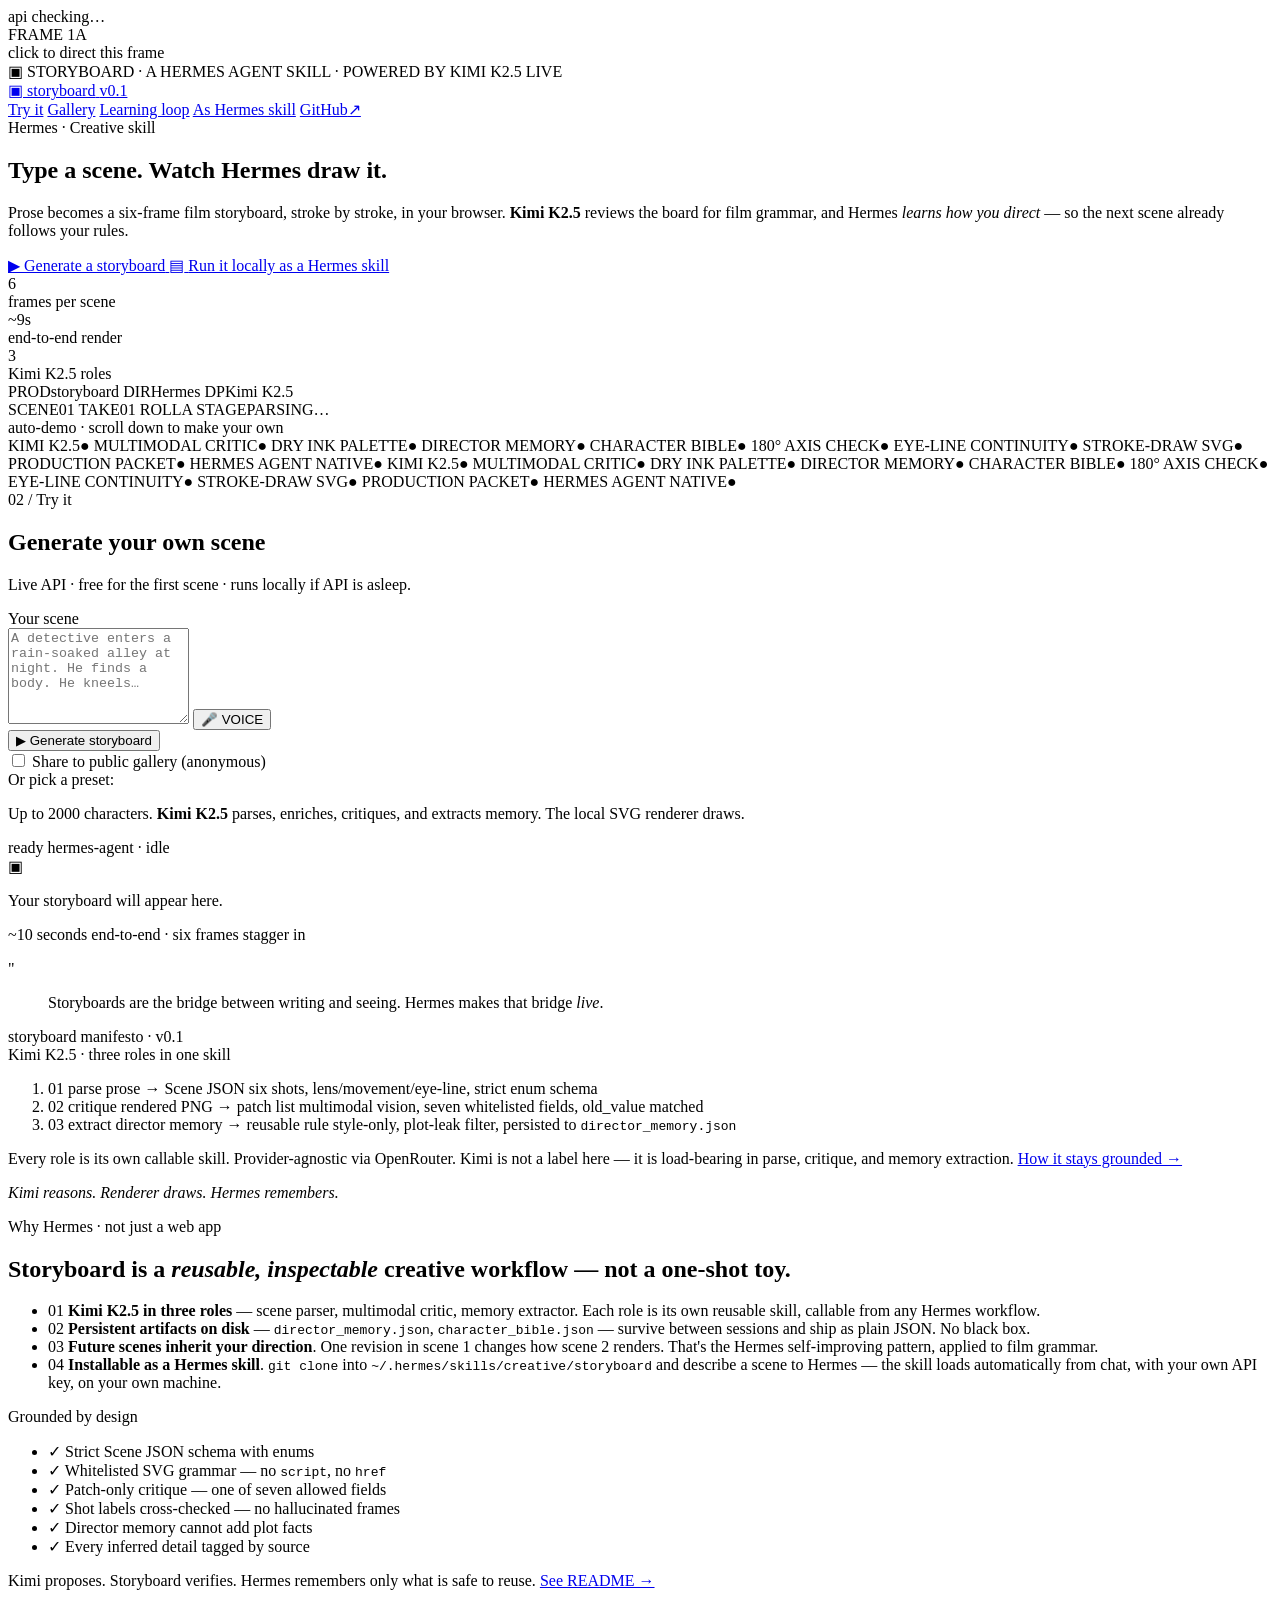
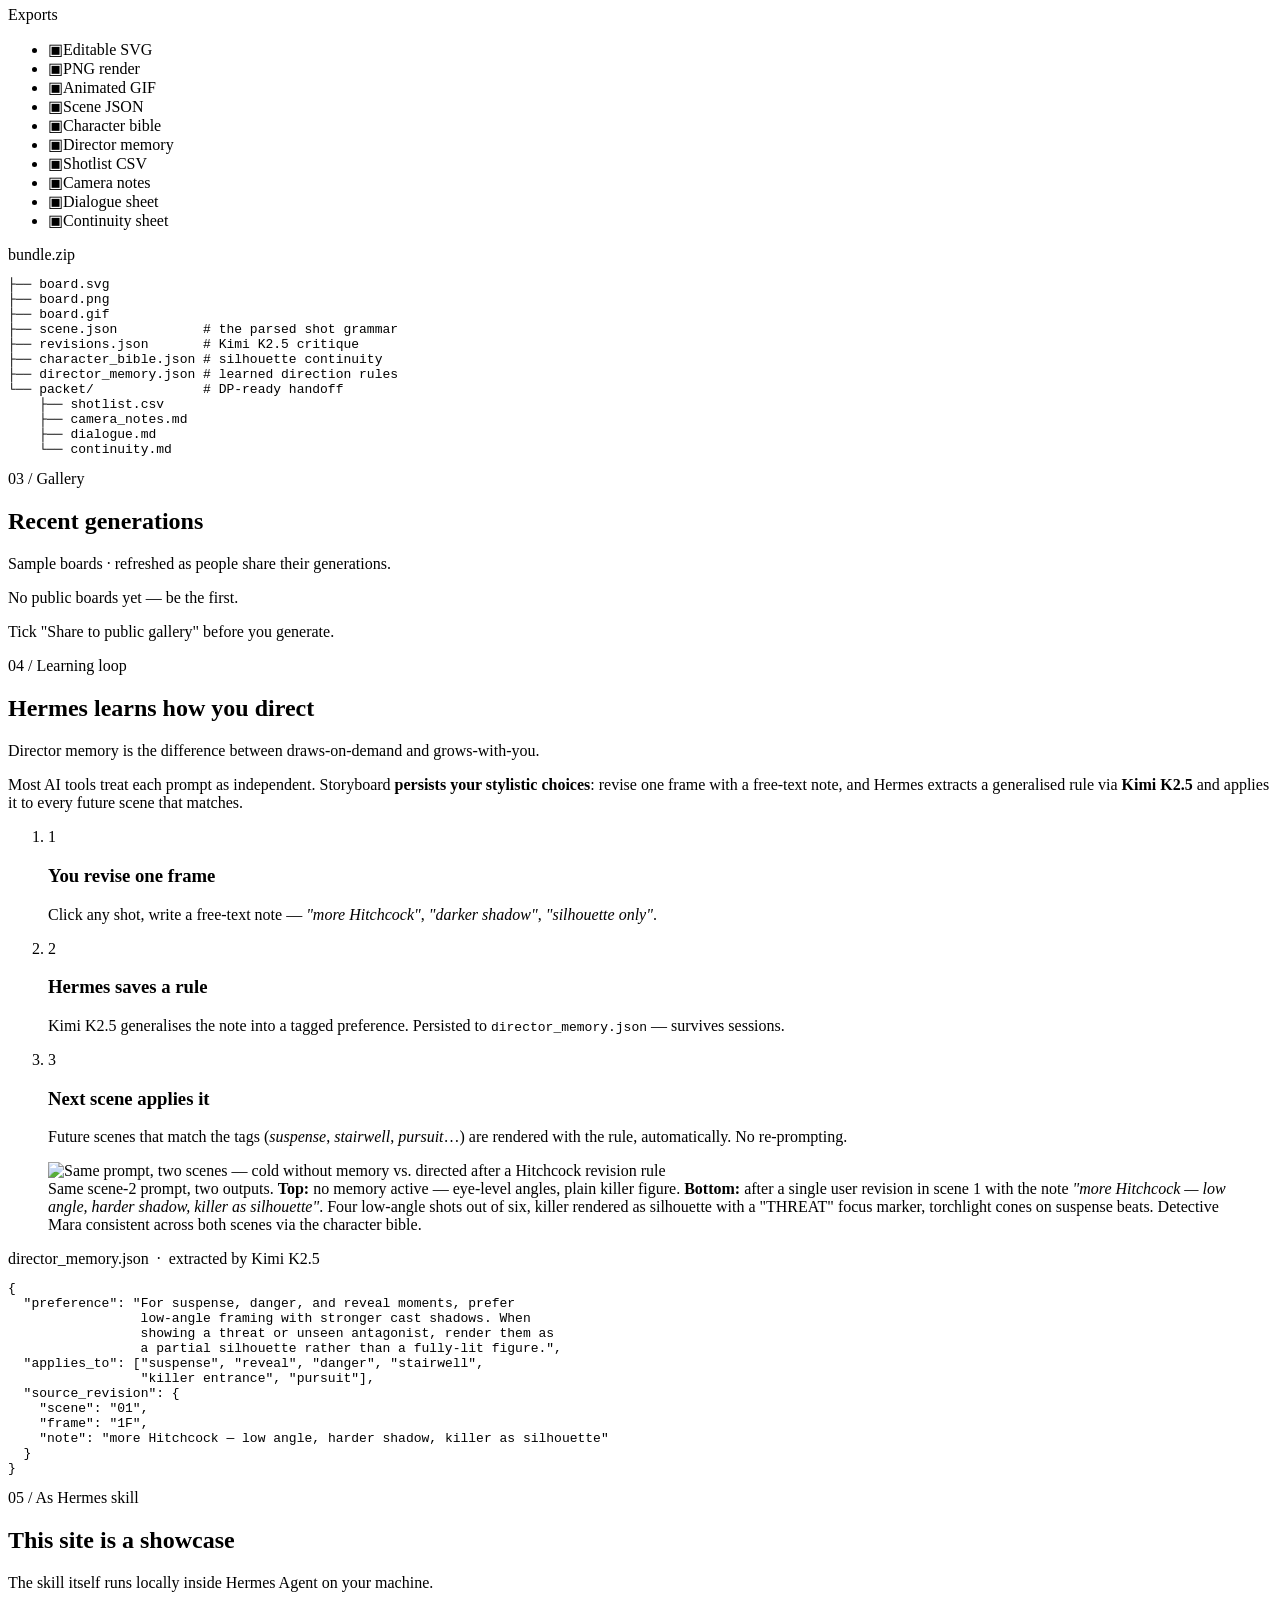
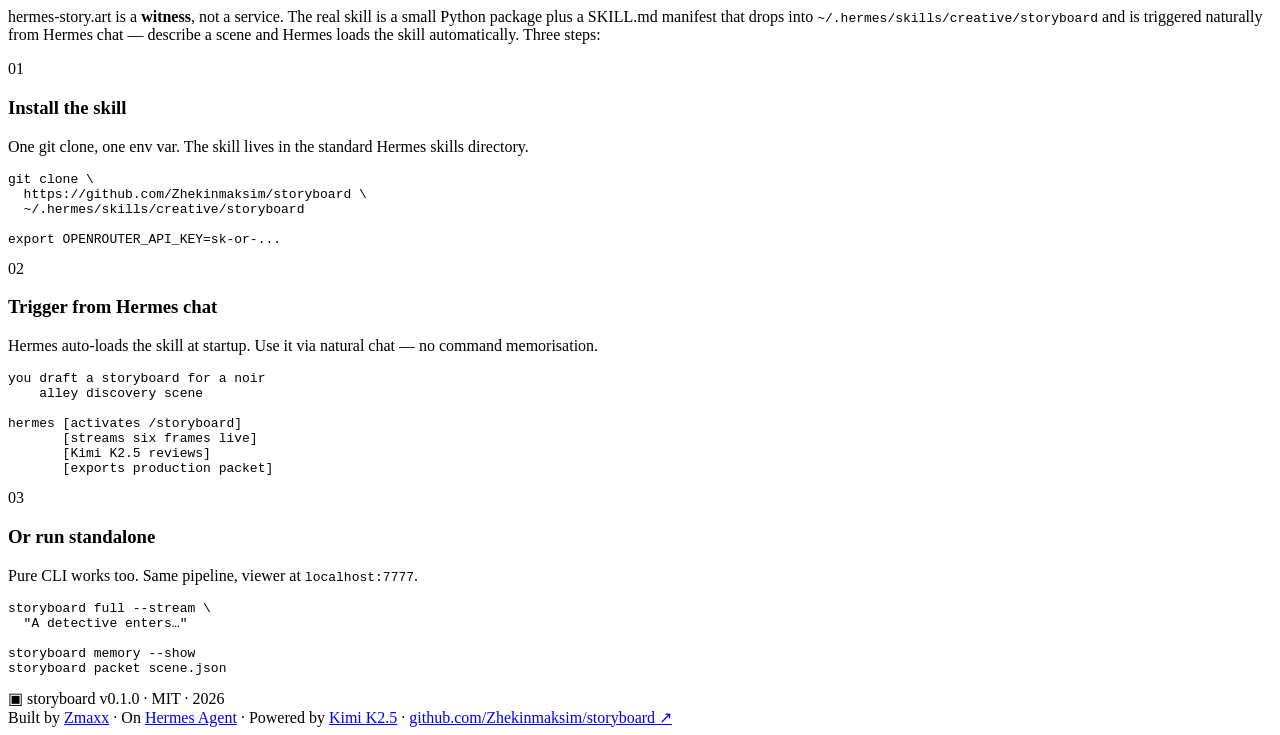
==== web/index.html @ 415d261f "submission ready" ====
<!DOCTYPE html>
<html lang="en">
<head>
<meta charset="utf-8">
<meta name="viewport" content="width=device-width,initial-scale=1">
<title>storyboard · drawn live · a Hermes Agent skill</title>
<meta name="description" content="A Hermes Agent skill. Type a scene; Hermes parses it with Kimi K2.5 and draws a six-frame film storyboard live in your browser.">
<meta property="og:title" content="storyboard — drawn live by Hermes Agent">
<meta property="og:description" content="Prose to Dry Ink film storyboards. Live drawing. Kimi K2.5 review. Director memory across scenes.">
<meta property="og:image" content="https://hermes-story.art/assets/cold-vs-directed.png">
<meta property="og:type" content="website">
<meta property="og:url" content="https://hermes-story.art">
<meta name="twitter:card" content="summary_large_image">
<link rel="preconnect" href="https://fonts.googleapis.com">
<link rel="preconnect" href="https://fonts.gstatic.com" crossorigin>
<link rel="stylesheet" href="https://fonts.googleapis.com/css2?family=Newsreader:opsz,wght@6..72,400;6..72,500;6..72,600;6..72,700&family=Geist+Mono:wght@400;500&display=swap">
<link rel="stylesheet" href="/style.css">
</head>
<body>

<!-- Cinematic intro: black bars sweep in/out on first paint -->
<div class="cinema-bars" id="cinema-bars" aria-hidden="true">
  <div class="bar bar-top"></div>
  <div class="bar bar-bottom"></div>
</div>

<!-- Subtle paper grain overlay (SVG noise, 4% opacity) -->
<div class="paper-grain" aria-hidden="true"></div>

<!-- Real-time API status pill, bottom-right -->
<div class="api-pill" id="api-pill" aria-live="polite">
  <span class="api-pill-dot" id="api-pill-dot"></span>
  <span class="api-pill-status" id="api-pill-status">api</span>
  <span class="api-pill-meta" id="api-pill-meta">checking…</span>
</div>

<!-- Cursor-following frame info card (shown on board hover) -->
<div class="frame-tip" id="frame-tip" aria-hidden="true">
  <div class="frame-tip-label" id="frame-tip-label">FRAME 1A</div>
  <div class="frame-tip-meta" id="frame-tip-meta">click to direct this frame</div>
</div>

<!-- =================== Brand strip =================== -->
<div class="brand-strip">
  <div class="brand-strip-inner">
    <span class="brand-tag">▣ STORYBOARD</span>
    <span class="brand-divider">·</span>
    <span class="brand-tag">A HERMES AGENT SKILL</span>
    <span class="brand-divider">·</span>
    <span class="brand-tag">POWERED BY KIMI&nbsp;K2.5</span>
    <span class="brand-divider brand-divider--push"></span>
    <span class="brand-tag brand-live">LIVE</span>
  </div>
</div>

<header class="site-header">
  <a class="brand" href="/">
    <span class="brand-mark">▣</span>
    <span class="brand-name">storyboard</span>
    <span class="brand-version">v0.1</span>
  </a>
  <nav class="site-nav">
    <a href="#try">Try it</a>
    <a href="#gallery">Gallery</a>
    <a href="#learning">Learning loop</a>
    <a href="#install">As Hermes skill</a>
    <a href="https://github.com/Zhekinmaksim/storyboard" class="nav-github">
      <span>GitHub</span><span class="nav-arrow">↗</span>
    </a>
  </nav>
</header>

<main>

  <!-- =================== HERO with auto-demo =================== -->
  <section class="hero">
    <div class="hero-text">
      <div class="hero-eyebrow">
        <span class="eyebrow-mark"></span>
        <span class="eyebrow-text">Hermes &middot; Creative skill</span>
      </div>
      <h1 class="hero-title">
        <span class="hero-line" id="hero-line-1">Type a scene.</span>
        <span class="hero-line hero-line-accent" id="hero-line-2">
          Watch <span class="hero-draw" data-text="Hermes"><span>Hermes</span></span> draw it.
        </span>
      </h1>
      <p class="hero-lede">
        Prose becomes a six-frame film storyboard, stroke by stroke,
        in your browser. <strong>Kimi&nbsp;K2.5</strong> reviews
        the board for film grammar, and Hermes
        <em>learns how you direct</em> &mdash; so the next scene
        already follows your rules.
      </p>
      <div class="hero-cta">
        <a href="#try" class="cta-button">
          <span class="cta-arrow">▶</span>
          <span class="cta-text">Generate a storyboard</span>
        </a>
        <a href="#install" class="cta-secondary">
          <span class="cta-secondary-icon">▤</span>
          <span>Run it locally as a Hermes skill</span>
        </a>
      </div>
      <div class="hero-stats">
        <div class="stat">
          <div class="stat-num">6</div>
          <div class="stat-label">frames per scene</div>
        </div>
        <div class="stat">
          <div class="stat-num">~9s</div>
          <div class="stat-label">end-to-end render</div>
        </div>
        <div class="stat">
          <div class="stat-num">3</div>
          <div class="stat-label">Kimi K2.5 roles</div>
        </div>
      </div>
    </div>

    <div class="hero-demo">
      <div class="clapboard">
        <!-- Top diagonal-stripe slate -->
        <div class="clapboard-slate">
          <div class="clapboard-stripes" aria-hidden="true">
            <span></span><span></span><span></span><span></span>
            <span></span><span></span><span></span><span></span>
          </div>
          <div class="clapboard-info">
            <div class="clap-row clap-row-1">
              <span class="clap-cell"><span class="clap-k">PROD</span><span class="clap-v">storyboard</span></span>
              <span class="clap-cell"><span class="clap-k">DIR</span><span class="clap-v">Hermes</span></span>
              <span class="clap-cell"><span class="clap-k">DP</span><span class="clap-v">Kimi K2.5</span></span>
            </div>
            <div class="clap-row clap-row-2">
              <span class="clap-cell"><span class="clap-k">SCENE</span><span class="clap-v">01</span></span>
              <span class="clap-cell"><span class="clap-k">TAKE</span><span class="clap-v">01</span></span>
              <span class="clap-cell"><span class="clap-k">ROLL</span><span class="clap-v">A</span></span>
              <span class="clap-cell clap-stage"><span class="clap-k">STAGE</span><span class="clap-v" id="hero-demo-stage">PARSING…</span></span>
            </div>
          </div>
        </div>
        <!-- Board itself -->
        <div class="hero-demo-board" id="hero-demo-board">
          <!-- Auto-demo SVG injected by app.js on load -->
        </div>
        <!-- Foot strip -->
        <div class="hero-demo-foot">
          <span class="foot-dot"></span>
          <span>auto-demo · scroll down to make your own</span>
        </div>
      </div>
    </div>
  </section>

  <!-- =================== Marquee ticker =================== -->
  <div class="marquee" aria-hidden="true">
    <div class="marquee-track">
      <span>KIMI K2.5</span><span class="marq-dot">●</span>
      <span>MULTIMODAL CRITIC</span><span class="marq-dot">●</span>
      <span>DRY INK PALETTE</span><span class="marq-dot">●</span>
      <span>DIRECTOR MEMORY</span><span class="marq-dot">●</span>
      <span>CHARACTER BIBLE</span><span class="marq-dot">●</span>
      <span>180° AXIS CHECK</span><span class="marq-dot">●</span>
      <span>EYE-LINE CONTINUITY</span><span class="marq-dot">●</span>
      <span>STROKE-DRAW SVG</span><span class="marq-dot">●</span>
      <span>PRODUCTION PACKET</span><span class="marq-dot">●</span>
      <span>HERMES AGENT NATIVE</span><span class="marq-dot">●</span>
      <!-- duplicated for seamless loop -->
      <span>KIMI K2.5</span><span class="marq-dot">●</span>
      <span>MULTIMODAL CRITIC</span><span class="marq-dot">●</span>
      <span>DRY INK PALETTE</span><span class="marq-dot">●</span>
      <span>DIRECTOR MEMORY</span><span class="marq-dot">●</span>
      <span>CHARACTER BIBLE</span><span class="marq-dot">●</span>
      <span>180° AXIS CHECK</span><span class="marq-dot">●</span>
      <span>EYE-LINE CONTINUITY</span><span class="marq-dot">●</span>
      <span>STROKE-DRAW SVG</span><span class="marq-dot">●</span>
      <span>PRODUCTION PACKET</span><span class="marq-dot">●</span>
      <span>HERMES AGENT NATIVE</span><span class="marq-dot">●</span>
    </div>
  </div>

  <!-- =================== TRY IT =================== -->
  <section class="try" id="try">
    <div class="section-header">
      <div class="section-label">02 / Try it</div>
      <h2>Generate your own scene</h2>
      <p class="section-sub">Live API · free for the first scene · runs locally if API is asleep.</p>
    </div>

    <div class="try-grid">
      <div class="try-input">
        <label class="field-label" for="prose">Your scene</label>
        <div class="prose-wrap">
          <textarea id="prose" rows="6"
            placeholder="A detective enters a rain-soaked alley at night. He finds a body. He kneels…"></textarea>
          <button id="voice-btn" class="voice-btn" type="button"
                  aria-label="Dictate scene with voice"
                  title="Dictate with voice (browser speech recognition)">
            <span class="voice-icon" aria-hidden="true">🎤</span>
            <span class="voice-text">VOICE</span>
          </button>
        </div>

        <div class="try-controls">
          <button id="generate-btn" class="primary">
            <span class="btn-arrow">▶</span> Generate storyboard
          </button>
        </div>

        <label class="share-toggle">
          <input type="checkbox" id="share-input">
          <span class="share-mark" aria-hidden="true"></span>
          <span class="share-text">Share to public gallery (anonymous)</span>
        </label>

        <div class="demo-section">
          <div class="demo-section-label">Or pick a preset:</div>
          <div class="demo-buttons" id="demo-buttons"></div>
        </div>

        <p class="try-foot">
          Up to 2000 characters. <strong>Kimi&nbsp;K2.5</strong> parses,
          enriches, critiques, and extracts memory. The local SVG
          renderer draws.
        </p>
      </div>

      <div class="try-output">
        <div class="status-bar" id="status">
          <span class="status-dot" id="status-dot"></span>
          <span id="status-text">ready</span>
          <span class="status-spacer"></span>
          <span class="status-meta" id="status-meta">hermes-agent · idle</span>
        </div>

        <div class="board-wrap">
          <div class="board-empty" id="board-empty">
            <div class="board-empty-mark">▣</div>
            <p>Your storyboard will appear here.</p>
            <p class="board-empty-tip">
              ~10 seconds end-to-end · six frames stagger in
            </p>
          </div>
          <div class="board" id="board" hidden></div>
        </div>

        <div class="critique-panel" id="critique-panel" hidden>
          <h3><span class="panel-mark">◆</span> Kimi K2.5 review</h3>
          <ul class="revisions" id="revisions"></ul>
        </div>

        <div class="memory-panel" id="memory-panel" hidden>
          <h3><span class="panel-mark">★</span> Hermes saved a director rule</h3>
          <p class="memory-rule" id="memory-rule"></p>
          <p class="memory-tags" id="memory-tags"></p>
        </div>

        <div class="revise-panel" id="revise-panel" hidden>
          <h3><span class="panel-mark">✎</span> Direct one frame</h3>
          <p class="revise-help">
            Click any frame above to select it, then describe the change.
            Hermes re-renders only that frame and learns your preference.
          </p>
          <div class="revise-row">
            <span class="revise-target" id="revise-target">no frame selected</span>
            <input id="revise-note" type="text" maxlength="500"
              placeholder='e.g. "more Hitchcock — low angle, harder shadow"'>
            <button id="revise-btn" class="secondary" disabled>Revise frame</button>
          </div>
        </div>

        <div class="refine-panel" id="refine-panel" hidden>
          <h3><span class="panel-mark">◐</span> Compose with Hermes</h3>
          <p class="refine-help">
            Or refine the whole scene in plain language. Hermes will
            re-render all six frames with your direction.
          </p>
          <div class="refine-row">
            <input id="refine-input" type="text" maxlength="500"
              placeholder='e.g. "make it more Tarkovsky", "darker", "add a flashback feel"'>
            <button id="refine-btn" class="secondary">Compose</button>
          </div>
        </div>

        <div class="download-panel" id="download-panel" hidden>
          <div class="download-row">
            <a id="download-link" class="download-link" download>
              ↓ Bundle (.zip)
            </a>
            <a id="download-gif" class="download-link download-gif" download>
              ↓ Animated GIF
            </a>
            <button id="share-btn" class="download-link share-btn" type="button">
              ↗ Share link
            </button>
          </div>
          <p class="download-help">
            SVG, PNG, scene JSON, character bible, production packet —
            shotlist, camera notes, dialogue, continuity. The GIF
            replays the board fill-in for X/Discord posts.
          </p>
        </div>

        <div class="inspect-panel" id="inspect-panel" hidden>
          <div class="inspect-tabs" role="tablist" aria-label="Inspect agent artifacts">
            <button class="inspect-tab is-active" data-art="scene" type="button">
              <span class="inspect-tab-icon">▣</span> Scene JSON
            </button>
            <button class="inspect-tab" data-art="critique" type="button">
              <span class="inspect-tab-icon">◆</span> Critique
            </button>
            <button class="inspect-tab" data-art="memory" type="button">
              <span class="inspect-tab-icon">★</span> Memory
            </button>
            <button class="inspect-tab" data-art="bible" type="button">
              <span class="inspect-tab-icon">⌥</span> Bible
            </button>
            <button class="inspect-tab" data-art="shotlist" type="button">
              <span class="inspect-tab-icon">▤</span> Shotlist
            </button>
            <button class="inspect-tab" data-art="trace" type="button">
              <span class="inspect-tab-icon">⇢</span> Trace
            </button>
          </div>
          <pre class="inspect-body" id="inspect-body"><code>// click a tab to inspect the underlying agent artifact</code></pre>
          <p class="inspect-foot">
            Every artifact you see is also written to disk by the
            Hermes skill — these are the same files you'd find in
            <code>~/.hermes/skills/creative/storyboard/</code> after a run.
          </p>
        </div>
      </div>
    </div>
  </section>

  <!-- =================== Pull quote =================== -->
  <section class="pullquote" aria-hidden="false">
    <div class="pullquote-inner">
      <div class="pullquote-mark">"</div>
      <blockquote>
        Storyboards are the bridge between writing and seeing.
        Hermes makes that bridge <em>live</em>.
      </blockquote>
      <div class="pullquote-attr">
        <span class="pullquote-rule"></span>
        <span>storyboard manifesto · v0.1</span>
      </div>
    </div>
  </section>

  <!-- =================== KIMI ROLES — Kimi Track proof =================== -->
  <section class="kimi-roles" aria-label="Kimi K2.5 roles in this skill">
    <div class="kimi-roles-inner">
      <div class="kimi-roles-label">
        <span class="kr-mark"></span>
        <span>Kimi&nbsp;K2.5 &middot; three roles in one skill</span>
      </div>
      <ol class="kimi-roles-list">
        <li>
          <span class="kr-num">01</span>
          <span class="kr-stage">parse prose</span>
          <span class="kr-arrow">&rarr;</span>
          <span class="kr-out">Scene JSON</span>
          <span class="kr-note">six shots, lens/movement/eye-line, strict enum schema</span>
        </li>
        <li>
          <span class="kr-num">02</span>
          <span class="kr-stage">critique rendered PNG</span>
          <span class="kr-arrow">&rarr;</span>
          <span class="kr-out">patch list</span>
          <span class="kr-note">multimodal vision, seven whitelisted fields, old_value matched</span>
        </li>
        <li>
          <span class="kr-num">03</span>
          <span class="kr-stage">extract director memory</span>
          <span class="kr-arrow">&rarr;</span>
          <span class="kr-out">reusable rule</span>
          <span class="kr-note">style-only, plot-leak filter, persisted to <code>director_memory.json</code></span>
        </li>
      </ol>
      <p class="kimi-roles-foot">
        Every role is its own callable skill. Provider-agnostic via OpenRouter.
        Kimi is not a label here &mdash; it is load-bearing in parse,
        critique, and memory extraction.
        <a href="#why-hermes">How it stays grounded &rarr;</a>
      </p>
      <p class="kimi-roles-slogan">
        <em>Kimi reasons.</em>
        <em>Renderer draws.</em>
        <em>Hermes remembers.</em>
      </p>
    </div>
  </section>

  <!-- =================== WHY HERMES — short, builder-aimed =================== -->
  <section class="why-hermes" id="why-hermes" aria-label="Why Hermes Agent">
    <div class="why-hermes-inner">
      <div class="why-hermes-eyebrow">
        <span class="eyebrow-mark"></span>
        <span>Why Hermes &middot; not just a web app</span>
      </div>
      <h2 class="why-hermes-title">
        Storyboard is a <em>reusable, inspectable</em> creative
        workflow &mdash; not a one-shot toy.
      </h2>
      <ul class="why-hermes-list">
        <li>
          <span class="why-num">01</span>
          <span class="why-body">
            <strong>Kimi&nbsp;K2.5 in three roles</strong> &mdash;
            scene parser, multimodal critic, memory extractor.
            Each role is its own reusable skill, callable from any
            Hermes workflow.
          </span>
        </li>
        <li>
          <span class="why-num">02</span>
          <span class="why-body">
            <strong>Persistent artifacts on disk</strong>
            &mdash; <code>director_memory.json</code>,
            <code>character_bible.json</code> &mdash; survive between
            sessions and ship as plain JSON. No black box.
          </span>
        </li>
        <li>
          <span class="why-num">03</span>
          <span class="why-body">
            <strong>Future scenes inherit your direction</strong>.
            One revision in scene&nbsp;1 changes how scene&nbsp;2 renders.
            That's the Hermes self-improving pattern, applied to film
            grammar.
          </span>
        </li>
        <li>
          <span class="why-num">04</span>
          <span class="why-body">
            <strong>Installable as a Hermes skill</strong>.
            <code>git clone</code> into
            <code>~/.hermes/skills/creative/storyboard</code> and
            describe a scene to Hermes &mdash; the skill loads
            automatically from chat, with your own API key, on your
            own machine.
          </span>
        </li>
      </ul>

      <div class="grounded">
        <div class="grounded-label">
          <span class="grounded-mark"></span>
          <span>Grounded by design</span>
        </div>
        <ul class="grounded-list">
          <li><span class="g-check">✓</span> Strict Scene JSON schema with enums</li>
          <li><span class="g-check">✓</span> Whitelisted SVG grammar &mdash; no <code>script</code>, no <code>href</code></li>
          <li><span class="g-check">✓</span> Patch-only critique &mdash; one of seven allowed fields</li>
          <li><span class="g-check">✓</span> Shot labels cross-checked &mdash; no hallucinated frames</li>
          <li><span class="g-check">✓</span> Director memory cannot add plot facts</li>
          <li><span class="g-check">✓</span> Every inferred detail tagged by source</li>
        </ul>
        <p class="grounded-foot">
          Kimi proposes. Storyboard verifies. Hermes remembers only
          what is safe to reuse. <a href="https://github.com/Zhekinmaksim/storyboard#hallucination-control">See README &rarr;</a>
        </p>
      </div>
    </div>
  </section>

  <!-- =================== EXPORTS thin band =================== -->
  <section class="exports" aria-label="What gets exported">
    <div class="exports-inner">
      <div class="exports-label">Exports</div>
      <ul class="exports-list">
        <li><span class="ex-mark">▣</span><span>Editable SVG</span></li>
        <li><span class="ex-mark">▣</span><span>PNG render</span></li>
        <li><span class="ex-mark">▣</span><span>Animated GIF</span></li>
        <li><span class="ex-mark">▣</span><span>Scene JSON</span></li>
        <li><span class="ex-mark">▣</span><span>Character bible</span></li>
        <li><span class="ex-mark">▣</span><span>Director memory</span></li>
        <li><span class="ex-mark">▣</span><span>Shotlist CSV</span></li>
        <li><span class="ex-mark">▣</span><span>Camera notes</span></li>
        <li><span class="ex-mark">▣</span><span>Dialogue sheet</span></li>
        <li><span class="ex-mark">▣</span><span>Continuity sheet</span></li>
      </ul>
    </div>
  </section>

  <!-- Artifact bundle file-tree (single line, very small footprint) -->
  <section class="bundle-tree" aria-label="What's in the bundle.zip">
    <div class="bundle-tree-inner">
      <div class="bundle-tree-label">bundle.zip</div>
      <pre class="bundle-tree-pre"><code><span class="bt-line"><span class="bt-tee">├── </span>board.svg</span>
<span class="bt-line"><span class="bt-tee">├── </span>board.png</span>
<span class="bt-line"><span class="bt-tee">├── </span>board.gif</span>
<span class="bt-line"><span class="bt-tee">├── </span>scene.json           <span class="bt-comment"># the parsed shot grammar</span></span>
<span class="bt-line"><span class="bt-tee">├── </span>revisions.json       <span class="bt-comment"># Kimi K2.5 critique</span></span>
<span class="bt-line"><span class="bt-tee">├── </span>character_bible.json <span class="bt-comment"># silhouette continuity</span></span>
<span class="bt-line"><span class="bt-tee">├── </span>director_memory.json <span class="bt-comment"># learned direction rules</span></span>
<span class="bt-line"><span class="bt-tee">└── </span>packet/              <span class="bt-comment"># DP-ready handoff</span></span>
<span class="bt-line">    <span class="bt-tee">├── </span>shotlist.csv</span>
<span class="bt-line">    <span class="bt-tee">├── </span>camera_notes.md</span>
<span class="bt-line">    <span class="bt-tee">├── </span>dialogue.md</span>
<span class="bt-line">    <span class="bt-tee">└── </span>continuity.md</span></code></pre>
    </div>
  </section>

  <!-- =================== GALLERY =================== -->
  <section class="gallery" id="gallery">
    <div class="section-header">
      <div class="section-label">03 / Gallery</div>
      <h2>Recent generations</h2>
      <p class="section-sub">Sample boards · refreshed as people share their generations.</p>
    </div>
    <div class="gallery-grid" id="gallery-grid">
      <!-- Populated by JS from /api/gallery -->
      <div class="gallery-empty">
        <p>No public boards yet — be the first.</p>
        <p class="gallery-empty-tip">Tick "Share to public gallery" before you generate.</p>
      </div>
    </div>
  </section>

  <!-- =================== LEARNING LOOP =================== -->
  <section class="learning" id="learning">
    <div class="section-header">
      <div class="section-label">04 / Learning loop</div>
      <h2>Hermes learns how you direct</h2>
      <p class="section-sub">Director memory is the difference between draws-on-demand and grows-with-you.</p>
    </div>

    <p class="section-lede">
      Most AI tools treat each prompt as independent. Storyboard
      <strong>persists your stylistic choices</strong>: revise one frame
      with a free-text note, and Hermes extracts a generalised rule via
      <strong>Kimi K2.5</strong> and applies it to every future scene
      that matches.
    </p>

    <ol class="learning-steps">
      <li>
        <div class="learning-step-num">1</div>
        <div class="learning-step-body">
          <h3>You revise one frame</h3>
          <p>Click any shot, write a free-text note —
             <em>"more Hitchcock"</em>, <em>"darker shadow"</em>,
             <em>"silhouette only"</em>.</p>
        </div>
      </li>
      <li>
        <div class="learning-step-num">2</div>
        <div class="learning-step-body">
          <h3>Hermes saves a rule</h3>
          <p>Kimi&nbsp;K2.5 generalises the note into a tagged
             preference. Persisted to <code>director_memory.json</code>
             — survives sessions.</p>
        </div>
      </li>
      <li>
        <div class="learning-step-num">3</div>
        <div class="learning-step-body">
          <h3>Next scene applies it</h3>
          <p>Future scenes that match the tags
             (<em>suspense</em>, <em>stairwell</em>, <em>pursuit</em>…)
             are rendered with the rule, automatically. No re-prompting.</p>
        </div>
      </li>
    </ol>

    <figure class="learning-figure">
      <img src="/assets/cold-vs-directed.png"
           alt="Same prompt, two scenes — cold without memory vs. directed after a Hitchcock revision rule"
           loading="lazy">
      <figcaption>
        Same scene-2 prompt, two outputs.
        <strong>Top:</strong> no memory active — eye-level angles, plain
        killer figure.
        <strong>Bottom:</strong> after a single user revision in scene 1
        with the note <em>"more Hitchcock — low angle, harder shadow,
        killer as silhouette"</em>. Four low-angle shots out of six,
        killer rendered as silhouette with a "THREAT" focus marker,
        torchlight cones on suspense beats. Detective Mara consistent
        across both scenes via the character bible.
      </figcaption>
    </figure>

    <div class="rule-block">
      <div class="rule-label">director_memory.json &nbsp;·&nbsp; extracted by Kimi K2.5</div>
      <pre class="rule-display"><code>{
  <span class="json-key">"preference"</span>: <span class="json-str">"For suspense, danger, and reveal moments, prefer
                 low-angle framing with stronger cast shadows. When
                 showing a threat or unseen antagonist, render them as
                 a partial silhouette rather than a fully-lit figure."</span>,
  <span class="json-key">"applies_to"</span>: [<span class="json-str">"suspense"</span>, <span class="json-str">"reveal"</span>, <span class="json-str">"danger"</span>, <span class="json-str">"stairwell"</span>,
                 <span class="json-str">"killer entrance"</span>, <span class="json-str">"pursuit"</span>],
  <span class="json-key">"source_revision"</span>: {
    <span class="json-key">"scene"</span>: <span class="json-str">"01"</span>,
    <span class="json-key">"frame"</span>: <span class="json-str">"1F"</span>,
    <span class="json-key">"note"</span>: <span class="json-str">"more Hitchcock — low angle, harder shadow, killer as silhouette"</span>
  }
}</code></pre>
    </div>
  </section>

  <!-- =================== INSTALL AS HERMES SKILL =================== -->
  <section class="install" id="install">
    <div class="section-header">
      <div class="section-label">05 / As Hermes skill</div>
      <h2>This site is a showcase</h2>
      <p class="section-sub">The skill itself runs locally inside Hermes Agent on your machine.</p>
    </div>

    <p class="install-lede">
      hermes-story.art is a <strong>witness</strong>, not a service.
      The real skill is a small Python package plus a SKILL.md manifest
      that drops into <code>~/.hermes/skills/creative/storyboard</code>
      and is triggered naturally from Hermes chat &mdash; describe a
      scene and Hermes loads the skill automatically. Three steps:
    </p>

    <div class="install-grid">
      <div class="install-col">
        <div class="install-step">01</div>
        <h3>Install the skill</h3>
        <p class="install-text">
          One git clone, one env var. The skill lives in the standard
          Hermes skills directory.
        </p>
        <pre class="install-code"><code>git clone \
  https://github.com/Zhekinmaksim/storyboard \
  ~/.hermes/skills/creative/storyboard

export OPENROUTER_API_KEY=sk-or-...</code></pre>
      </div>
      <div class="install-col">
        <div class="install-step">02</div>
        <h3>Trigger from Hermes chat</h3>
        <p class="install-text">
          Hermes auto-loads the skill at startup. Use it via natural
          chat — no command memorisation.
        </p>
        <pre class="install-code"><code><span class="prompt-you">you</span> draft a storyboard for a noir
    alley discovery scene

<span class="prompt-hermes">hermes</span> [activates /storyboard]
       [streams six frames live]
       [Kimi K2.5 reviews]
       [exports production packet]</code></pre>
      </div>
      <div class="install-col">
        <div class="install-step">03</div>
        <h3>Or run standalone</h3>
        <p class="install-text">
          Pure CLI works too. Same pipeline, viewer at
          <code>localhost:7777</code>.
        </p>
        <pre class="install-code"><code>storyboard full --stream \
  "A detective enters…"

storyboard memory --show
storyboard packet scene.json</code></pre>
      </div>
    </div>
  </section>

</main>

<footer class="site-footer">
  <div class="footer-inner">
    <div class="footer-brand">
      <span class="footer-mark">▣</span>
      <span class="footer-name">storyboard</span>
      <span class="footer-tag">v0.1.0 · MIT · 2026</span>
    </div>
    <div class="footer-meta">
      <span>Built by <a href="https://github.com/Zhekinmaksim">Zmaxx</a></span>
      <span>·</span>
      <span>On <a href="https://hermes-agent.nousresearch.com">Hermes Agent</a></span>
      <span>·</span>
      <span>Powered by <a href="https://openrouter.ai/moonshotai/kimi-k2.5">Kimi&nbsp;K2.5</a></span>
      <span>·</span>
      <a href="https://github.com/Zhekinmaksim/storyboard" class="footer-repo">github.com/Zhekinmaksim/storyboard ↗</a>
    </div>
  </div>
</footer>

<script src="/app.js" type="module"></script>
</body>
</html>
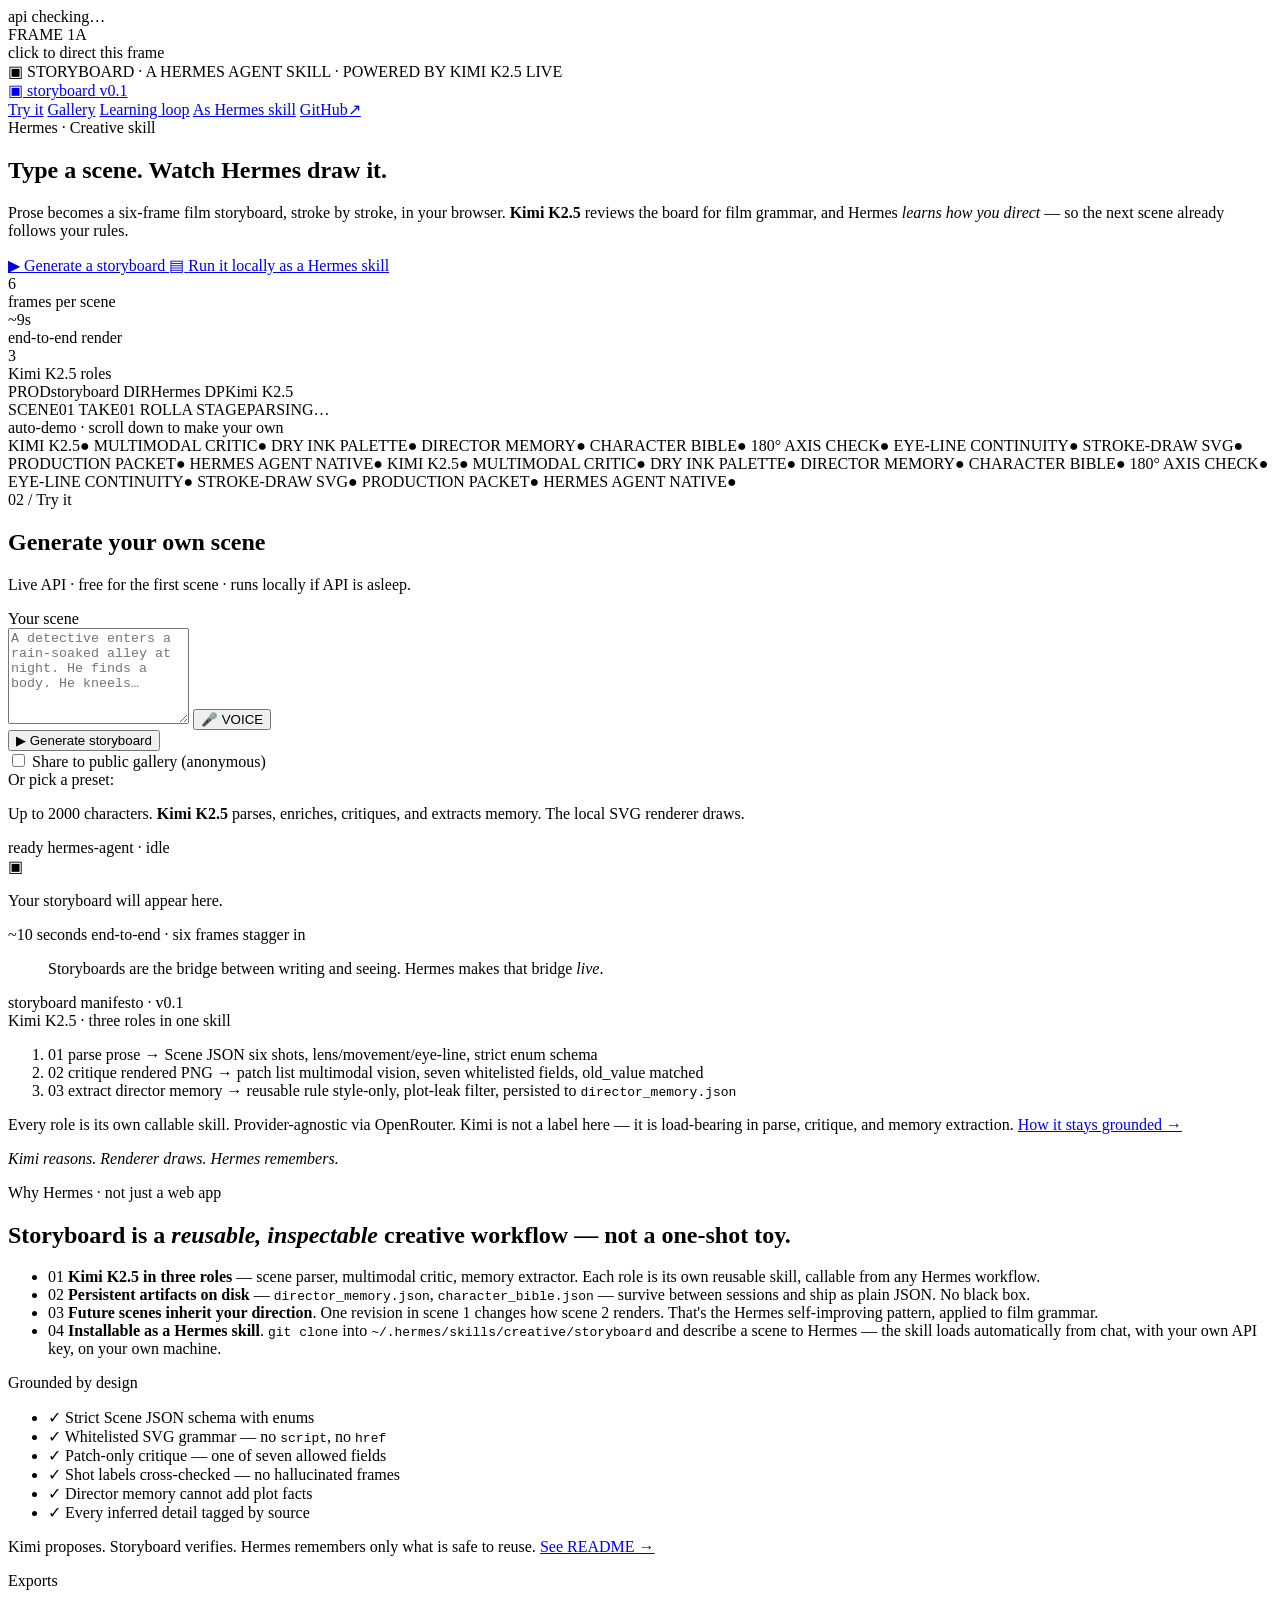
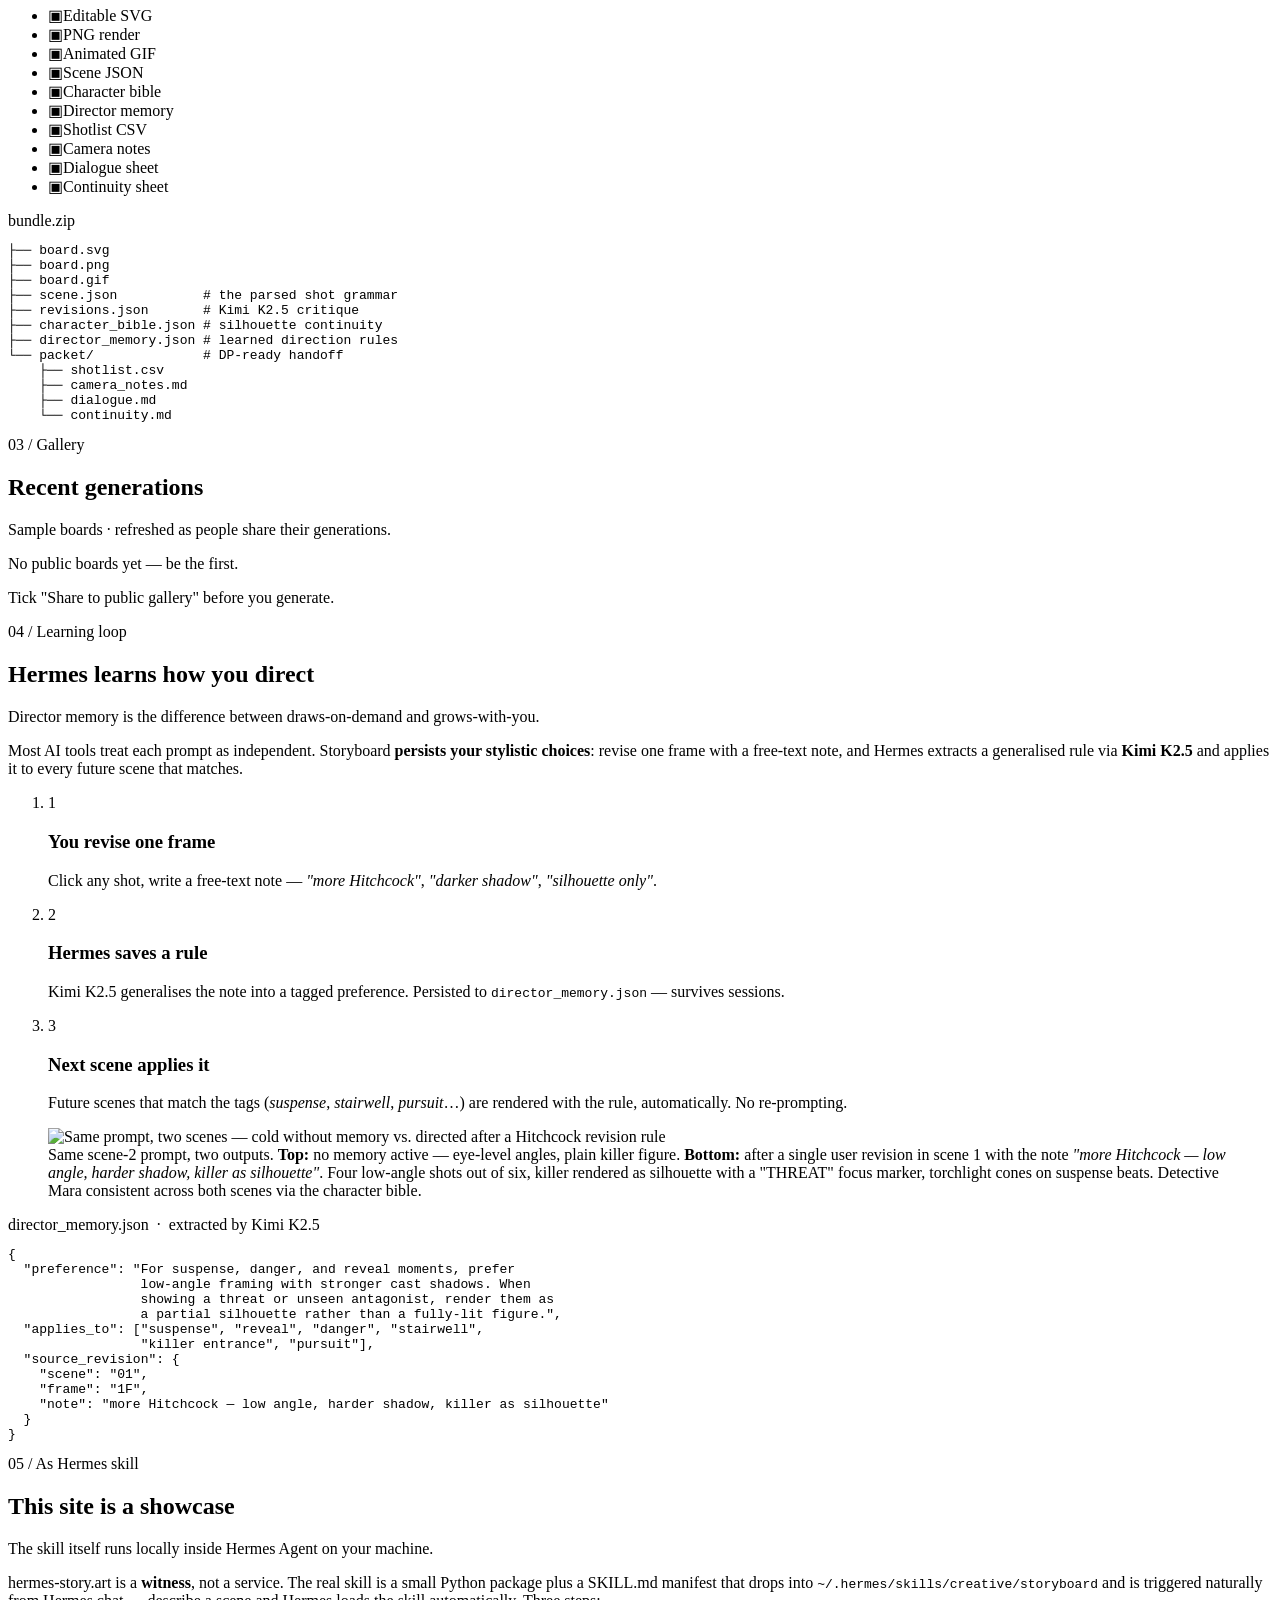
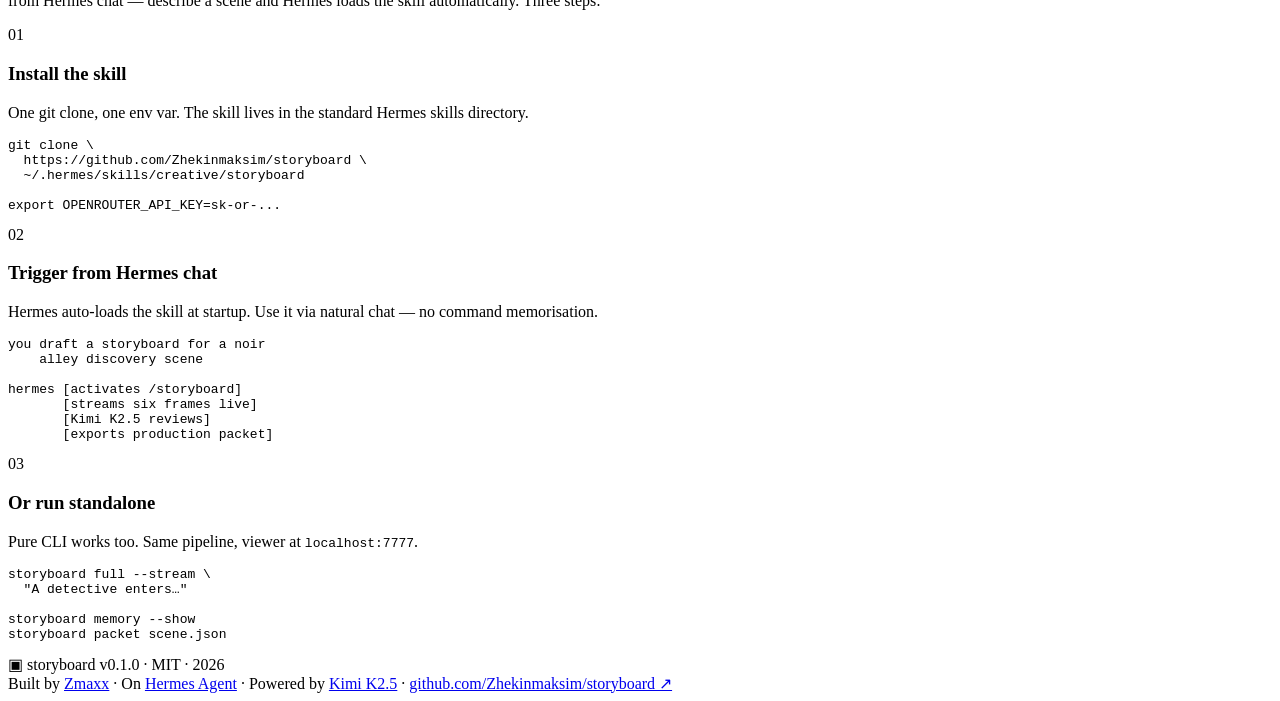
==== commit a674bb06: "fix pullquote mark" ====
--- a/web/index.html
+++ b/web/index.html
@@ -82,7 +82,7 @@
       <h1 class="hero-title">
         <span class="hero-line" id="hero-line-1">Type a scene.</span>
         <span class="hero-line hero-line-accent" id="hero-line-2">
-          Watch <span class="hero-draw" data-text="Hermes"><span>Hermes</span></span> draw it.
+          Watch <span class="hero-draw" data-text="Hermes"><span>Hermes</span></span> <span class="hero-nowrap">draw it.</span>
         </span>
       </h1>
       <p class="hero-lede">
@@ -337,7 +337,10 @@
   <!-- =================== Pull quote =================== -->
   <section class="pullquote" aria-hidden="false">
     <div class="pullquote-inner">
-      <div class="pullquote-mark">"</div>
+      <div class="pullquote-mark" aria-hidden="true">
+        <span></span>
+        <span></span>
+      </div>
       <blockquote>
         Storyboards are the bridge between writing and seeing.
         Hermes makes that bridge <em>live</em>.
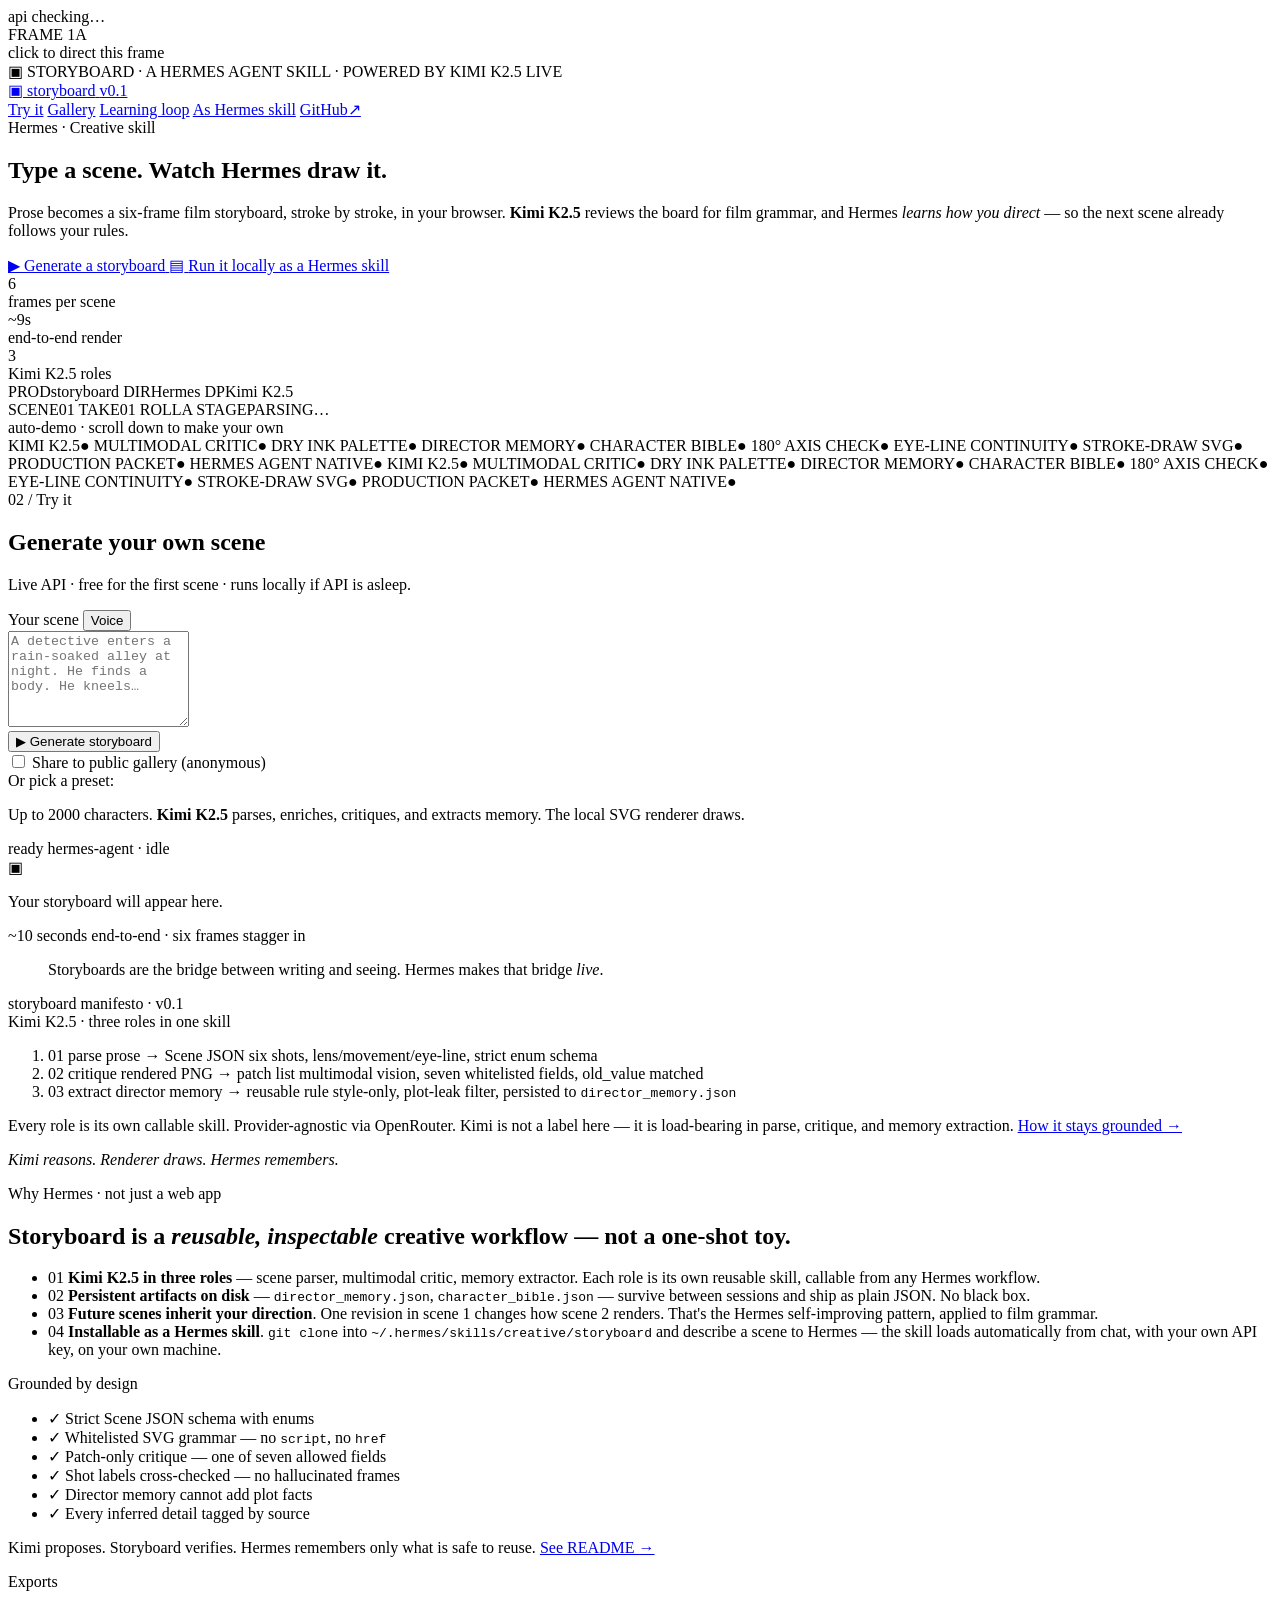
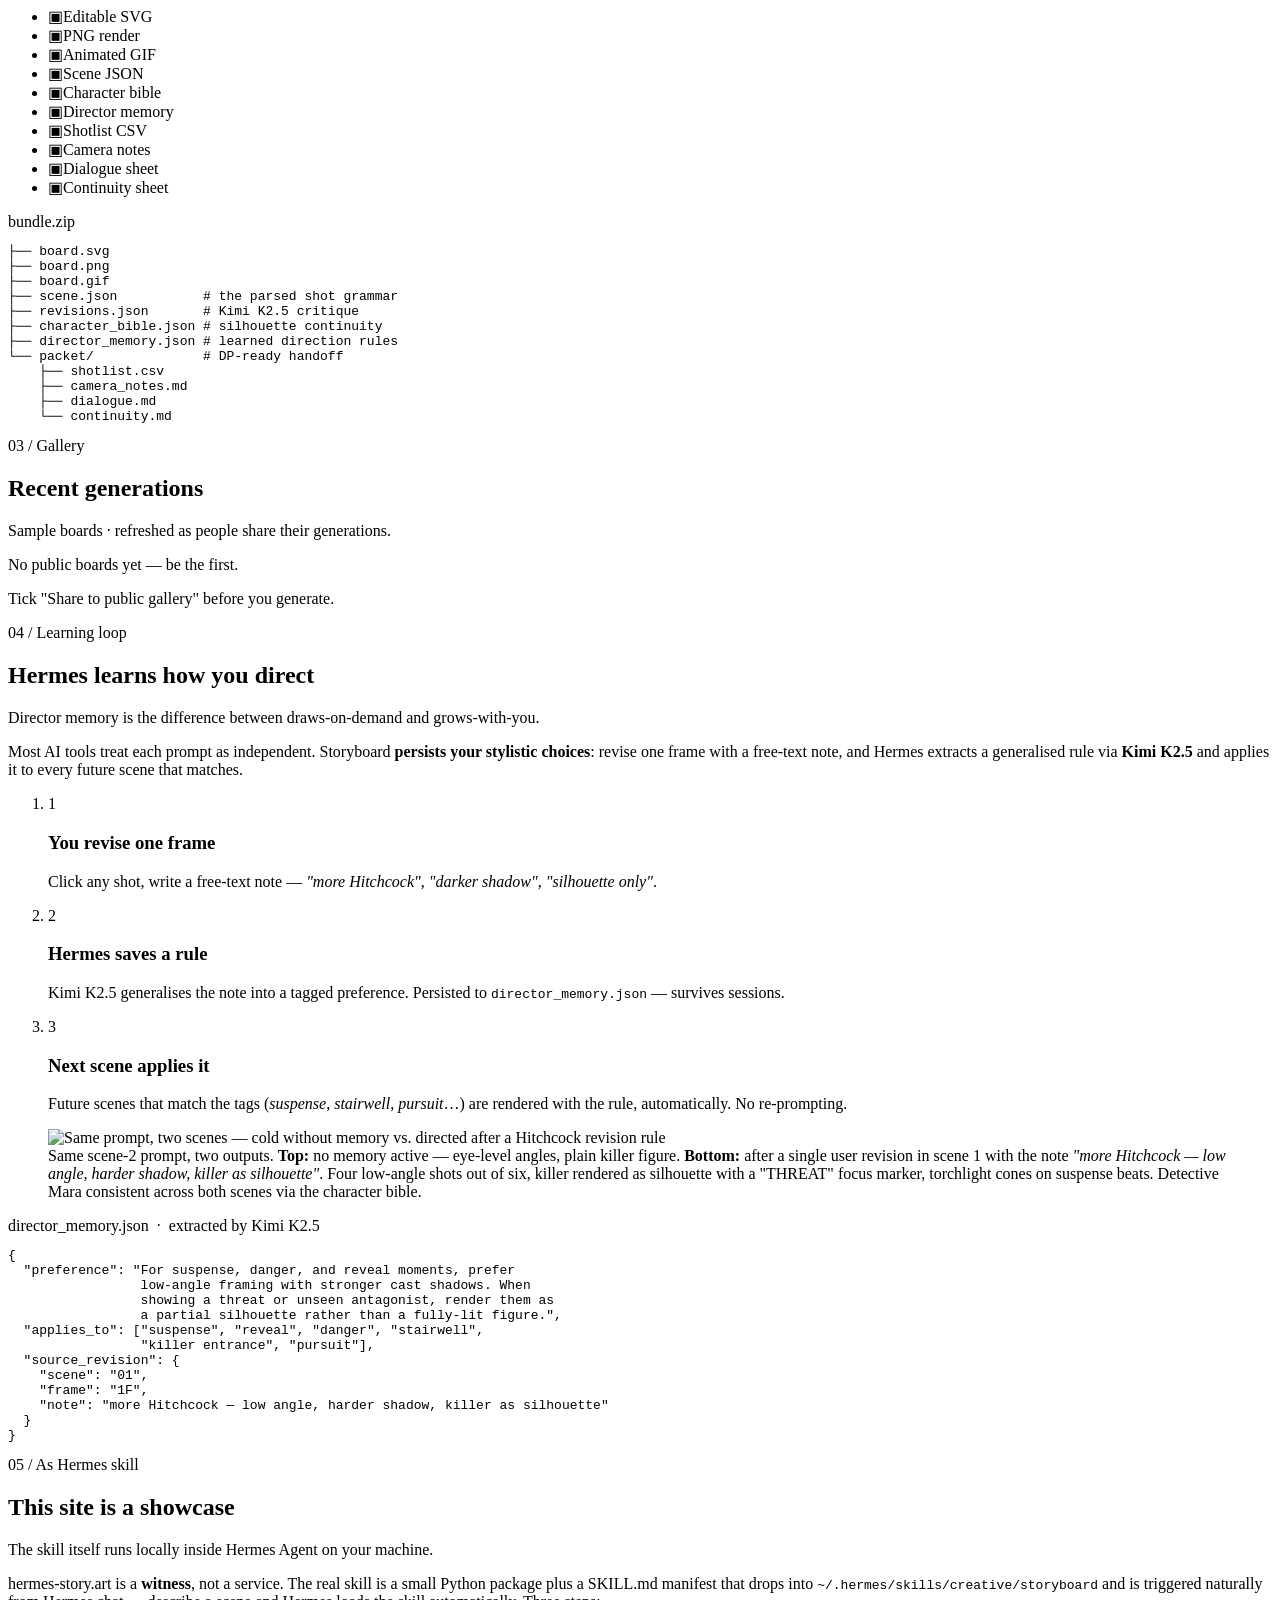
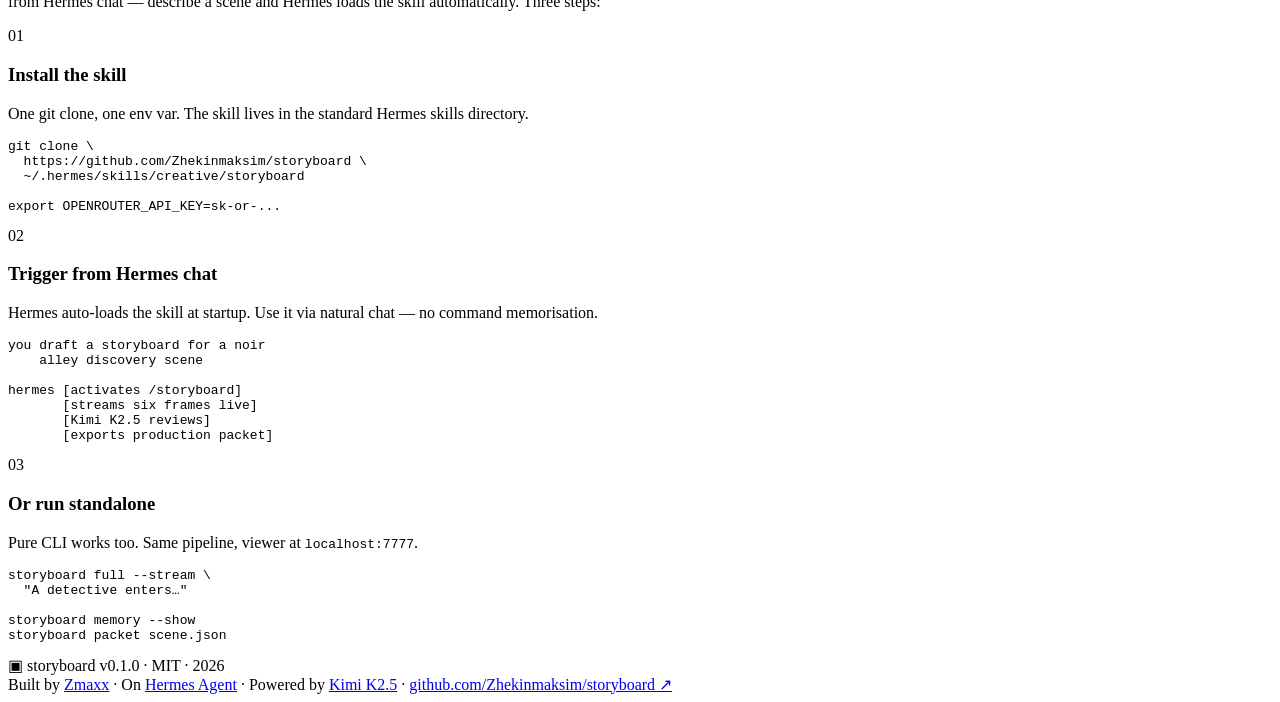
==== commit a73204d5: "polish scene input voice control" ====
--- a/web/index.html
+++ b/web/index.html
@@ -7,7 +7,7 @@
 <meta name="description" content="A Hermes Agent skill. Type a scene; Hermes parses it with Kimi K2.5 and draws a six-frame film storyboard live in your browser.">
 <meta property="og:title" content="storyboard — drawn live by Hermes Agent">
 <meta property="og:description" content="Prose to Dry Ink film storyboards. Live drawing. Kimi K2.5 review. Director memory across scenes.">
-<meta property="og:image" content="https://hermes-story.art/assets/cold-vs-directed.png">
+<meta property="og:image" content="https://hermes-story.art/assets/cold-vs-directed.png?v=2">
 <meta property="og:type" content="website">
 <meta property="og:url" content="https://hermes-story.art">
 <meta name="twitter:card" content="summary_large_image">
@@ -190,16 +190,18 @@
 
     <div class="try-grid">
       <div class="try-input">
-        <label class="field-label" for="prose">Your scene</label>
+        <div class="scene-label-row">
+          <label class="field-label" for="prose">Your scene</label>
+          <button id="voice-btn" class="voice-btn" type="button"
+                  aria-label="Dictate scene with voice"
+                  title="Dictate with voice (browser speech recognition)">
+            <span class="voice-icon" aria-hidden="true"></span>
+            <span class="voice-text">Voice</span>
+          </button>
+        </div>
         <div class="prose-wrap">
           <textarea id="prose" rows="6"
             placeholder="A detective enters a rain-soaked alley at night. He finds a body. He kneels…"></textarea>
-          <button id="voice-btn" class="voice-btn" type="button"
-                  aria-label="Dictate scene with voice"
-                  title="Dictate with voice (browser speech recognition)">
-            <span class="voice-icon" aria-hidden="true">🎤</span>
-            <span class="voice-text">VOICE</span>
-          </button>
         </div>
 
         <div class="try-controls">
@@ -570,7 +572,7 @@
     </ol>
 
     <figure class="learning-figure">
-      <img src="/assets/cold-vs-directed.png"
+      <img src="/assets/cold-vs-directed.png?v=2"
            alt="Same prompt, two scenes — cold without memory vs. directed after a Hitchcock revision rule"
            loading="lazy">
       <figcaption>
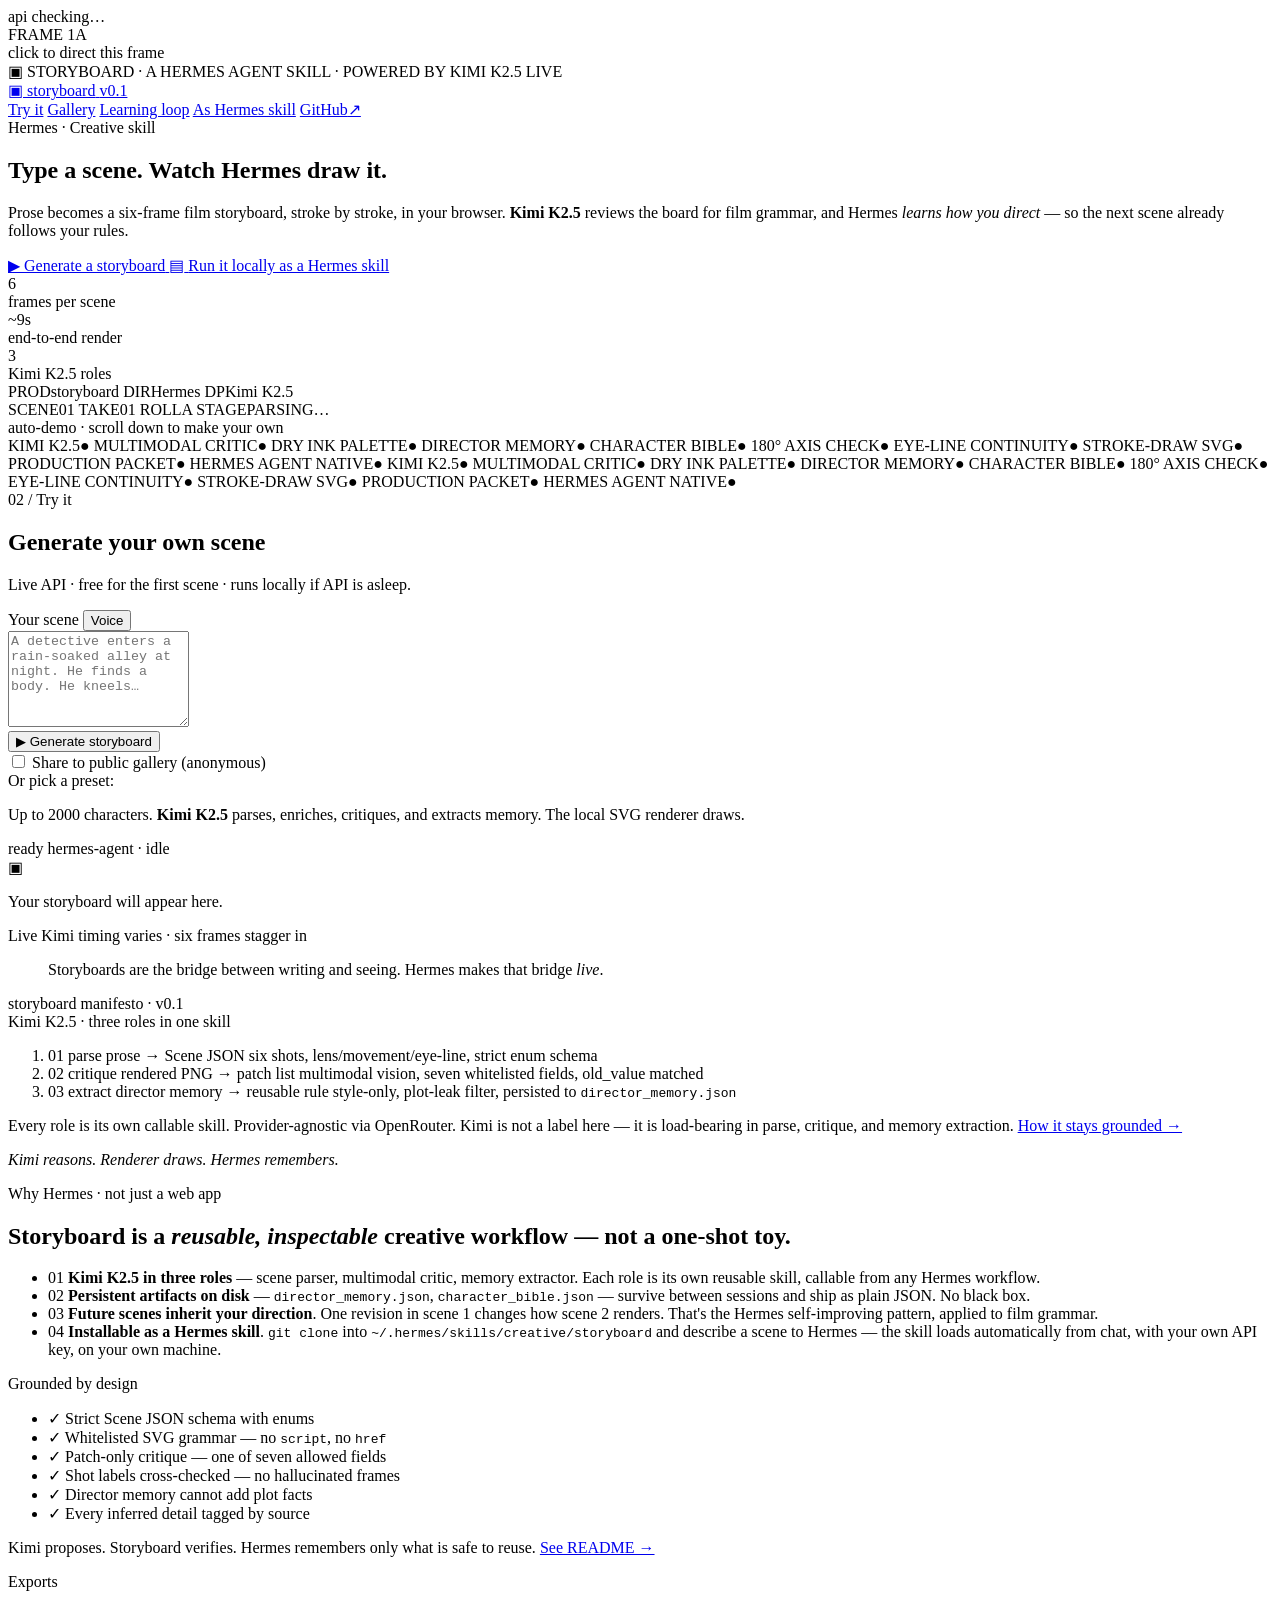
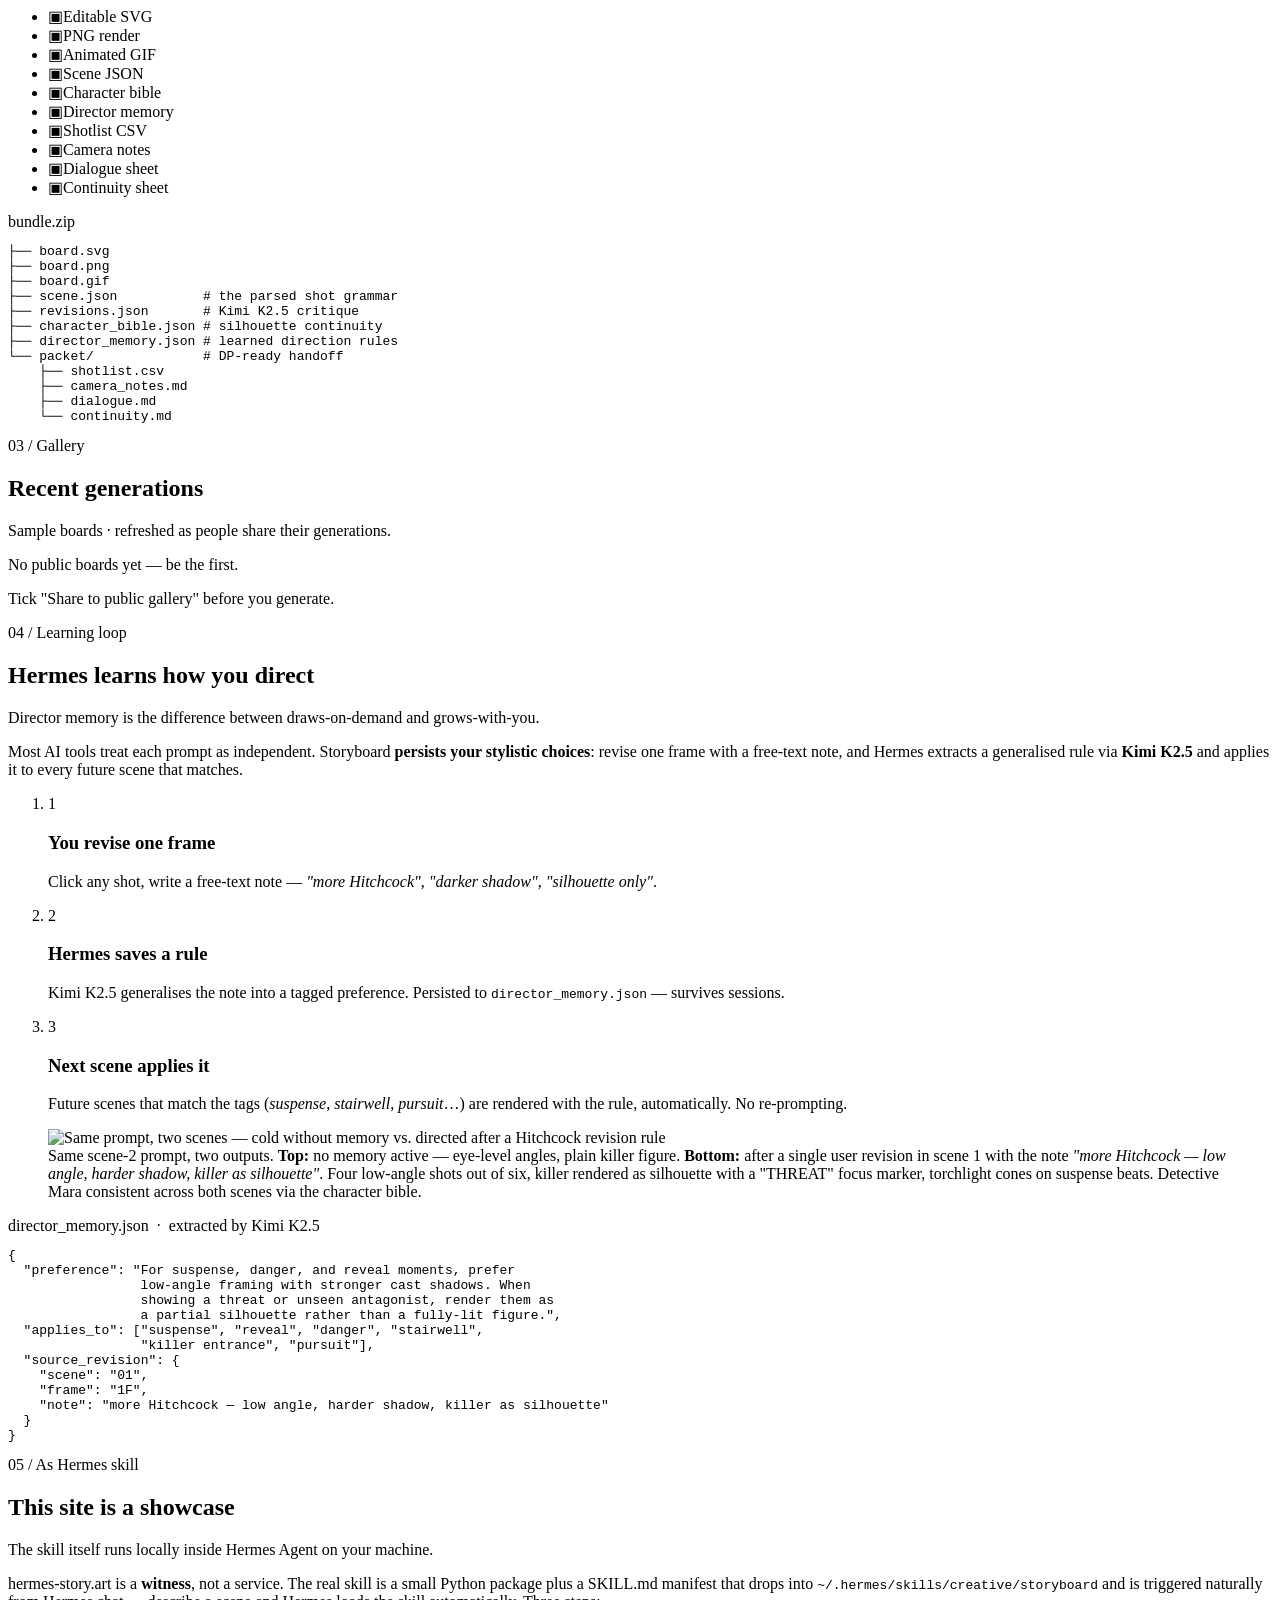
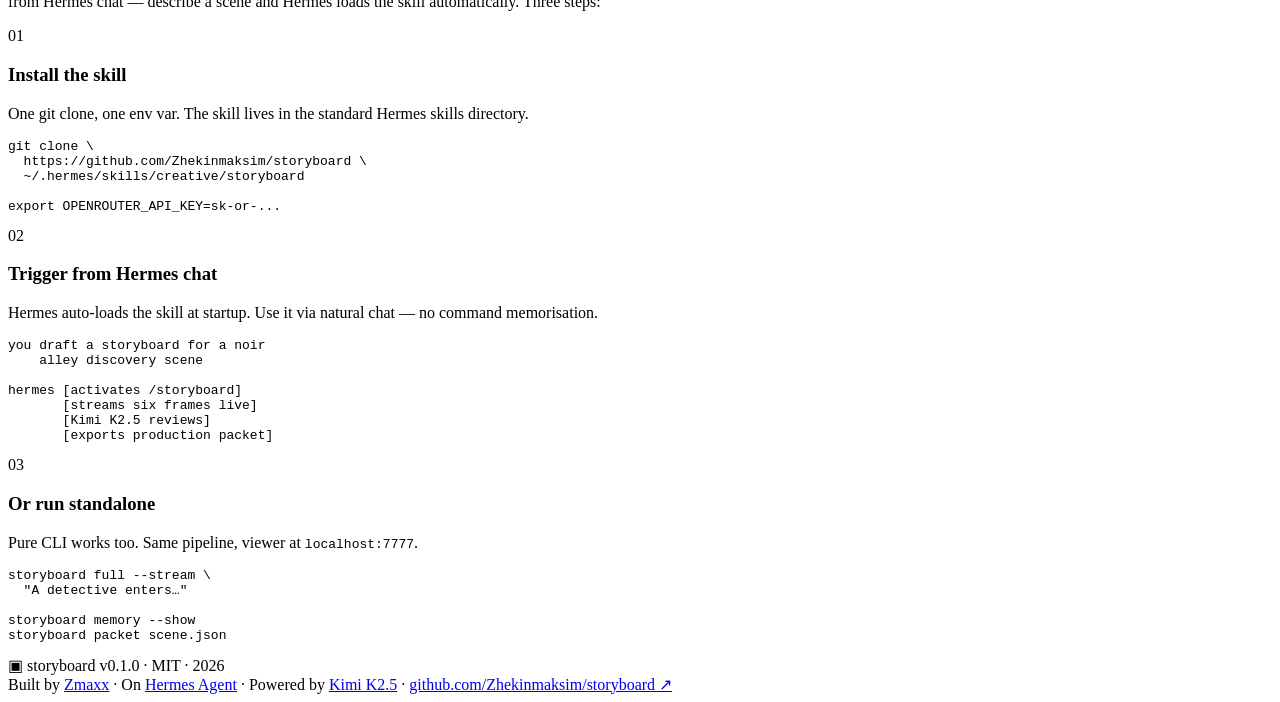
==== commit 6c089248: "fix board placeholder copy" ====
--- a/web/index.html
+++ b/web/index.html
@@ -241,7 +241,7 @@
             <div class="board-empty-mark">▣</div>
             <p>Your storyboard will appear here.</p>
             <p class="board-empty-tip">
-              ~10 seconds end-to-end · six frames stagger in
+              Live Kimi timing varies · six frames stagger in
             </p>
           </div>
           <div class="board" id="board" hidden></div>
